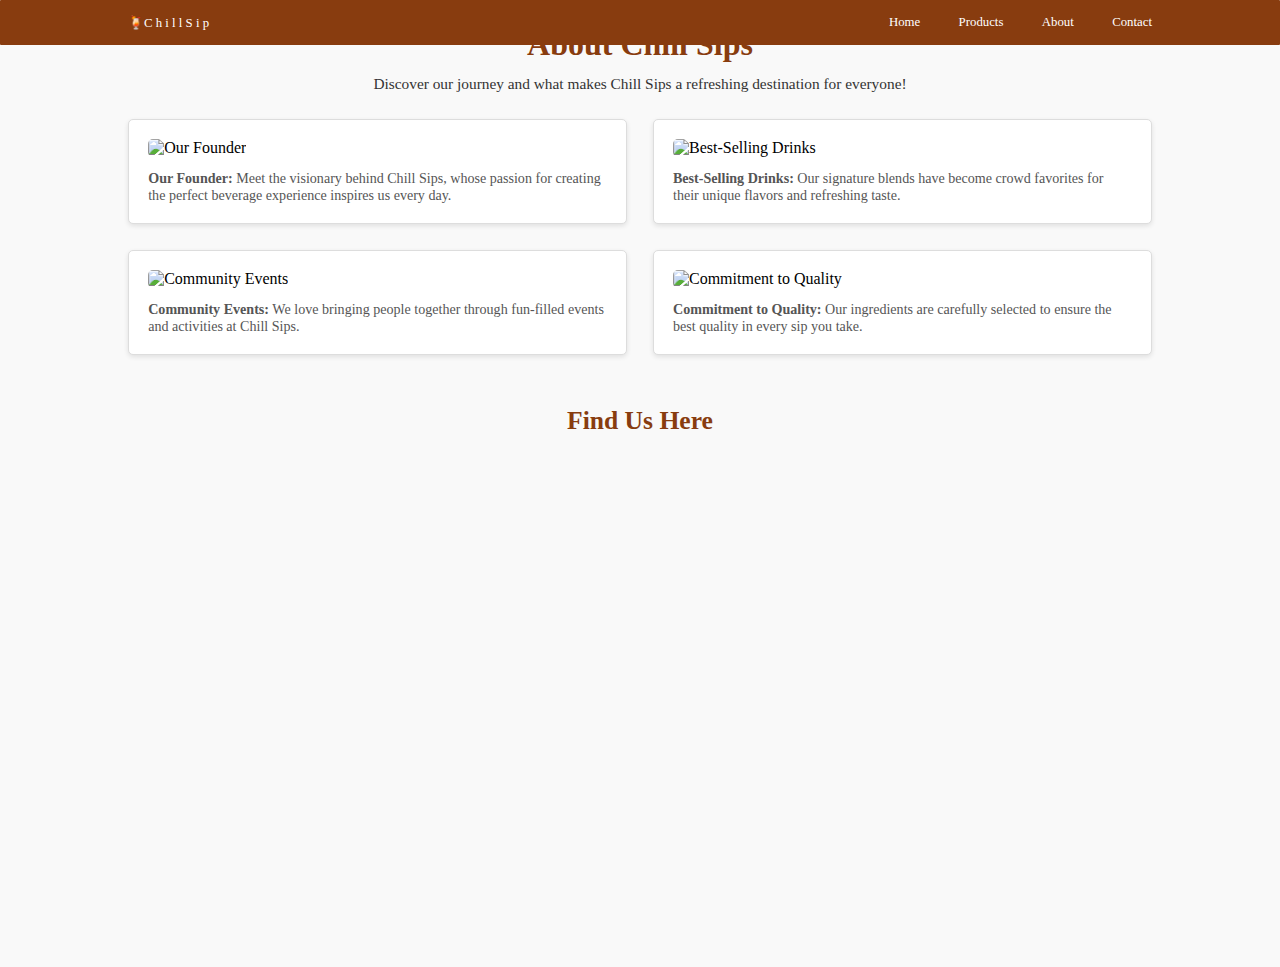
==== about.html @ 81046e6a "Add files via upload" ====
<!DOCTYPE html>
<html lang="en">

<head>
    <meta charset="UTF-8">
    <meta name="viewport" content="width=device-width, initial-scale=1.0">
    <title>About</title>
    <link rel="stylesheet" href="style.css">
    <link rel="stylesheet" href="about.css">
</head>

<body>
    <div id="main-div">
        <nav>
            <a id="company">🍹C h i l l S i p</a>
            <div class="cntr-nav">
                <a href="index.html">Home</a>
                <a href="product.html">Products</a>
                <a href="about.html">About</a>
                <a href="contact.html">Contact</a>
            </div>
            <!-- <i class="ri-menu-fill"></i> -->
        </nav>
    </div>
    <div class="about-section">
        <h1>About Chill Sips</h1>
        <p>Discover our journey and what makes Chill Sips a refreshing destination for everyone!</p>

        <div class="photo-section">
            <div class="photo-box">
                <img src="img/chillsip.jpg" alt="Our Founder">
                <p><strong>Our Founder:</strong> Meet the visionary behind Chill Sips, whose passion for creating the
                    perfect beverage experience inspires us every day.</p>
            </div>
            <div class="photo-box">
                <img src="img/chillsip2.jpg" alt="Best-Selling Drinks">
                <p><strong>Best-Selling Drinks:</strong> Our signature blends have become crowd favorites for their
                    unique flavors and refreshing taste.</p>
            </div>
            <div class="photo-box">
                <img src="img/chillsip3.jpg" alt="Community Events">
                <p><strong>Community Events:</strong> We love bringing people together through fun-filled events and
                    activities at Chill Sips.</p>
            </div>
            <div class="photo-box">
                <img src="img/chillsip4.jpg" alt="Commitment to Quality">
                <p><strong>Commitment to Quality:</strong> Our ingredients are carefully selected to ensure the best
                    quality in every sip you take.</p>
            </div>
          
        </div>

        <div class="location-section">
            <h2>Find Us Here</h2>
            <div class="location-section">
                <div class="map">
                    <iframe 
                        src="https://www.google.com/maps/embed?pb=!1m18!1m12!1m3!1d3783.2657863730814!2d73.8567438143688!3d18.520430087403606!2m3!1f0!2f0!3f0!3m2!1i1024!2i768!4f13.1!3m3!1m2!1s0x3bc2c06874e4c265%3A0x52f3d8a6428b2574!2sPune%2C%20Maharashtra%2C%20India!5e0!3m2!1sen!2sus!4v1677575017547!5m2!1sen!2sus" 
                        width="600" 
                        height="450" 
                        style="border:0;" 
                        allowfullscreen="" 
                        loading="lazy" 
                        referrerpolicy="no-referrer-when-downgrade">
                    </iframe>
                </div>
            </div>
        </div>
    </div>
    </div>
</body>

</html>
---- style.css ----
@font-face {
    font-family: Product Sans;
    src: url(Fonts/Product\ Sans\ Regular.ttf);
}
@font-face {
    font-family: Product Sans B;
    src: url(Fonts/Product\ Sans\ Bold.ttf);
}
*{
    margin: 0;
    padding: 0;
    box-sizing: border-box;
    font-family: Product Sans;
}
html , body{
    height: 100%;
    width: 100%;
}

body::-webkit-scrollbar {
    display: none;
  }

#main{
    width: 100%;
    height: 100vh;
    background-color: orangered;
}

nav{
    position: fixed;
    display: flex;
    align-items: center;
    justify-content: space-between;
    width: 100%;
    height: 5vh;
    padding: 0vw 10vw;
    z-index: 99;
    background-color: #883c0f;
    border-radius: 1px;
    
}
nav.hidden {
    transform: translateY(-100%);
    transition: transform 0.3s ease-in-out;
}

nav a, i{
    font-size: 1vw;
    text-decoration: none;
    color: #fff;
}

.cntr-nav{
    display: flex;
    gap: 3vw;
}

nav i{
    font-size: 1.5vw;
}
a,
a:hover {
    text-decoration: none;
    color: inherit;
}

.one{
    display: flex;
    align-items: center;
    justify-content: center;
    width: 100%;
    height: 100vh;
    background:linear-gradient(150deg, rgb(255, 166, 0), rgb(255, 94, 0));
}

.one h1{
    font-size: 25vw;
    font-family: Product Sans B;
    color: #fff;
}

#fanta{
    position: absolute;
    width: 40%;
    z-index: 2;
    transition: all cubic-bezier(0.19, 1, 0.22, 1)0.5s;
}

#orange-cut{
    position: absolute;
    top: 10%;
    left: 32%;
    width: 15%;
    z-index: 1;
    transition: all cubic-bezier(0.19, 1, 0.22, 1)0.5s;

}

#orange{
    position: absolute;
    width: 20%;
    z-index: 3;
    top: 55%;
    right: 30%;
    transition: all cubic-bezier(0.19, 1, 0.22, 1)0.5s;

}

#leaf{
    top: 10%;
    left: 0%;
    transform: rotate(60deg);
    position: absolute;
    width: 18%;
    transition: all cubic-bezier(0.19, 1, 0.22, 1)0.5s;

}

#leaf2{
    top: 70%;
    left: 80%;
    transform: rotate(-90deg);
    position: absolute;
    width: 12%;
    transition: all cubic-bezier(0.19, 1, 0.22, 1)0.5s;

}

#leaf3{
    position: absolute;
    width: 20%;
    top: 10%;
    right: 0%;
}

.two{
    display: flex;
    width: 100%;
    height: 100vh;
    background:#4d231c ;
}

.lft-two, .rght-two{
    display: flex;
    align-items: flex-start;
    justify-content: center;
    flex-direction: column;
    gap: 5vh;
    width: 50%;
    height: 100%;
}

.lft-two svg{
    margin-top: 50vh;
    width: 90%;
    transform: rotateX(50deg);
}

.rght-two h1{
    color: #fff;
    font-size: 5vw;
}

.rght-two p{
    font-size: 1vw;
    color: #fff;
    width: 80%;
}

.three{
    display: flex;
    align-items: center;
    justify-content: center;
    gap: 5vw;
    width: 100%;
    height: 100vh;
    background:linear-gradient(150deg, rgb(255, 166, 0), rgb(255, 94, 0));
}

.card{
    position: relative;
    display: flex;
    align-items: center;
    justify-content: center;
    flex-direction: column;
    gap: 2vh;
    width: 25vw;
    height: 70vh;
    margin-top: 10vh;
    border-radius: 20px;
    background-color: #fff;
}

.card h1{
    margin-top: 40vh;
    font-size: 3vw;
}

.card button{
    font-size: 1vw;
    border-radius: 50px;
    border: none;
    color: #fff;
    background-color: rgb(255, 149, 0);
    padding: 1vw 2vw;
    transition: color 0.2s, background-color 0.2s, transform 0.2s;
    cursor: pointer;
}
.card button:hover{
    color: rgb(255, 149, 0); /* Changes text color */
    background-color: #883c0f;/* Changes background color */
    transform: scale(1.1); /* Adds a slight zoom effect */
}

#cocacola{
    top: -15%;
    position: absolute;
    width: 60%;
    left: 50%;
    transform: translate(-50%, 0%);
    transition: all cubic-bezier(0.19, 1, 0.22, 1)0.5s;

}

#pepsi{
    top: -15%;
    position: absolute;
    width: 85%;
    left: 50%;
    transform: translate(-50%, 0%);
    transition: all cubic-bezier(0.19, 1, 0.22, 1)0.5s;

}

.lemon{
    top: -30%;
    position: absolute;
    left: 50%;
    width: 25vw;
    transform: translate(-50%, 0%);
    transition: all cubic-bezier(0.19, 1, 0.22, 1)0.5s;
}
---- about.css ----
.about-section {
    padding: 2vw 10vw;
    background-color: #f9f9f9;
    text-align: center;
}

.about-section h1 {
    font-size: 2.5vw;
    margin-bottom: 1vw;
    color: #883c0f;
}

.about-section p {
    font-size: 1.2vw;
    color: #333;
}

.photo-section {
    display: grid;
    grid-template-columns: repeat(2, 1fr);
    gap: 2vw;
    margin-top: 2vw;
}

.photo-box {
    text-align: left;
    background-color: #fff;
    padding: 1.5vw;
    border: 1px solid #ddd;
    border-radius: 5px;
    box-shadow: 0px 2px 5px rgba(0, 0, 0, 0.1);
}

.photo-box img {
    width: 100%;
    height: auto;
    border-radius: 5px;
    margin-bottom: 1vw;
}

.photo-box p {
    font-size: 1.1vw;
    color: #555;
}

.location-section {
    margin-top: 4vw;
}

.location-section h2 {
    font-size: 2vw;
    margin-bottom: 1vw;
    color: #883c0f;
}

.map iframe {
    width: 100%;
    border: 0;
    border-radius: 5px;
}
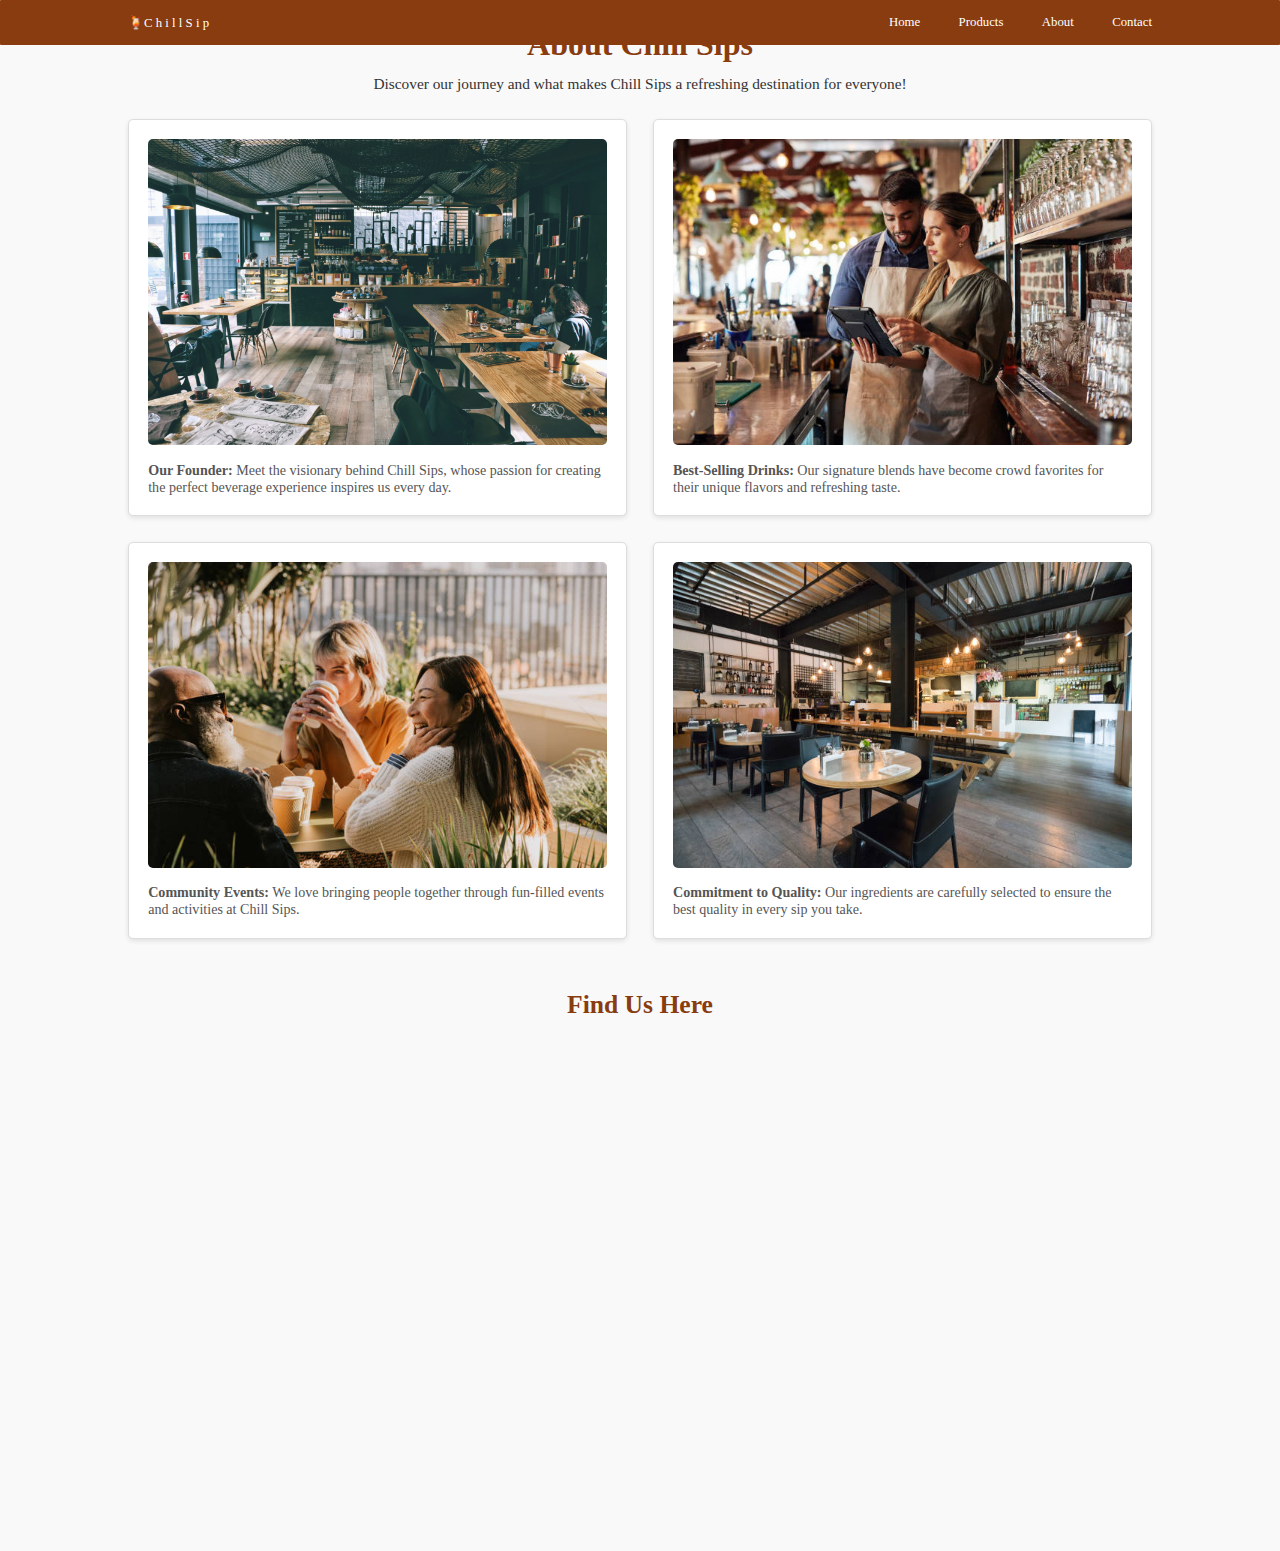
==== commit 7ed54de4: "Update about.html" ====
--- a/about.html
+++ b/about.html
@@ -70,4 +70,4 @@
     </div>
 </body>
 
-</html>+</html>
